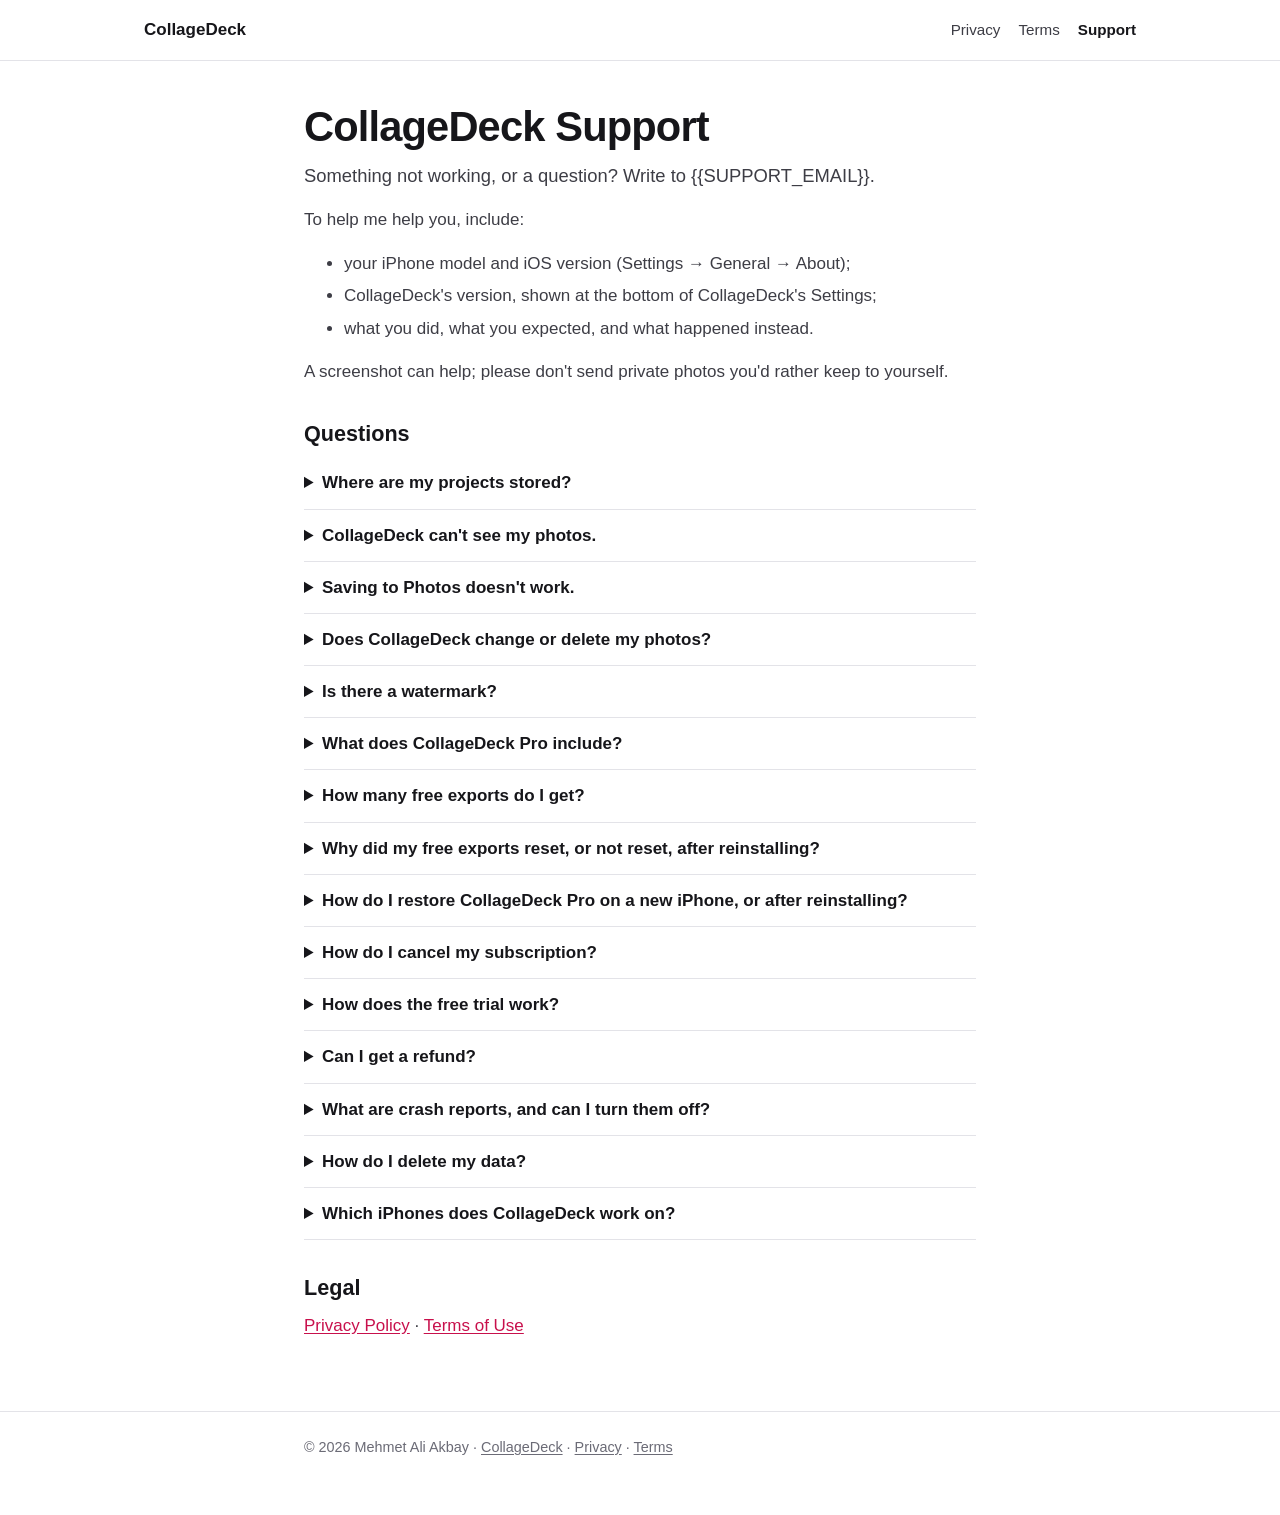
==== support/index.html @ 523c976b "CollageDeck legal and support pages" ====
<!doctype html>
<html lang="en">
<head>
  <meta charset="utf-8">
  <meta name="viewport" content="width=device-width, initial-scale=1">
  <title>CollageDeck Support</title>
  <meta name="description" content="Help with CollageDeck: photos access, saving, CollageDeck Pro, restoring and cancelling, and how to get in touch.">
  <link rel="stylesheet" href="/assets/site.css">
</head>
<body>
  <header class="site-header">
    <div class="wrap wide">
      <a class="brand" href="/">CollageDeck</a>
      <nav aria-label="CollageDeck">
        <a href="/privacy/">Privacy</a>
        <a href="/terms/">Terms</a>
        <a href="/support/" aria-current="page">Support</a>
      </nav>
    </div>
  </header>
  <main>
    <div class="wrap">
      <h1>CollageDeck Support</h1>
      <p class="lede">Something not working, or a question? Write to {{SUPPORT_EMAIL}}.</p>
      <p>To help me help you, include:</p>
      <ul>
        <li>your iPhone model and iOS version (Settings → General → About);</li>
        <li>CollageDeck's version, shown at the bottom of CollageDeck's Settings;</li>
        <li>what you did, what you expected, and what happened instead.</li>
      </ul>
      <p>A screenshot can help; please don't send private photos you'd rather keep to yourself.</p>

      <h2>Questions</h2>

      <details>
        <summary>Where are my projects stored?</summary>
        <p>Only on your iPhone, inside CollageDeck's storage. There is no account and no cloud sync, so deleting CollageDeck deletes your projects. An iCloud or computer backup of your iPhone can include them. Save or share the collages you want to keep.</p>
      </details>
      <details>
        <summary>CollageDeck can't see my photos.</summary>
        <p>Open the iPhone Settings app → Privacy &amp; Security → Photos → CollageDeck, and choose Full Access, or Limited Access and the photos you want to use. You can also tap "Use the system picker" in CollageDeck to choose photos without giving access to your library.</p>
      </details>
      <details>
        <summary>Saving to Photos doesn't work.</summary>
        <p>CollageDeck needs permission to add photos: Settings → Privacy &amp; Security → Photos → CollageDeck. Also check that your iPhone has free storage. You can always use Share to send the collage elsewhere.</p>
      </details>
      <details>
        <summary>Does CollageDeck change or delete my photos?</summary>
        <p>No. CollageDeck keeps its own private copy of the photos and videos you use, and deleting a project deletes only that copy.</p>
      </details>
      <details>
        <summary>Is there a watermark?</summary>
        <p>No, never, on free or Pro exports.</p>
      </details>
      <details>
        <summary>What does CollageDeck Pro include?</summary>
        <p>Unlimited exports of collages made from ready-made designs. Everything else is already free: every design, layout, pattern, Cutout and export size, with no watermark. Pro is available as a weekly or yearly subscription, or as Lifetime Pro, a one-time purchase; prices are shown in the app.</p>
      </details>
      <details>
        <summary>How many free exports do I get?</summary>
        <p>Collages made from a layout export without limit. A collage made from a ready-made design can be exported 3 times for free on each iPhone; the Export screen shows how many are left. An export counts once its file is made, even if you then close the share sheet; a cancelled or failed export doesn't count. After the third, exporting a design needs CollageDeck Pro.</p>
      </details>
      <details>
        <summary>Why did my free exports reset, or not reset, after reinstalling?</summary>
        <p>The count lives only on your iPhone, in two places: CollageDeck's storage, which goes when you delete the app, and the iOS Keychain, which iOS usually keeps after an app is deleted. So reinstalling on the same iPhone normally keeps the count, though Apple doesn't guarantee it. Restoring a backup onto the same iPhone brings back that backup's count; a new iPhone starts at 3 unless it was set up from a backup of the old one. With Pro the count doesn't matter.</p>
      </details>
      <details>
        <summary>How do I restore CollageDeck Pro on a new iPhone, or after reinstalling?</summary>
        <p>Sign in with the same Apple Account, then tap Restore purchases in CollageDeck's Settings or on the CollageDeck Pro screen. This works for an active subscription and for Lifetime Pro.</p>
      </details>
      <details>
        <summary>How do I cancel my subscription?</summary>
        <p>Open the iPhone Settings app → your name → Subscriptions → CollageDeck → Cancel Subscription, at least 24 hours before it renews. If you have Pro, CollageDeck's Settings also has Manage subscription. Pro stays active until the end of the period you paid for. Deleting the app doesn't cancel the subscription. Lifetime Pro is paid once, so there's nothing to cancel; if you buy it while you have a subscription, cancel the subscription so it doesn't renew.</p>
      </details>
      <details>
        <summary>How does the free trial work?</summary>
        <p>If a subscription plan offers a free trial and you are eligible, CollageDeck shows how long it lasts and the date you'll be charged. If you allow notifications, CollageDeck reminds you before the trial ends. Cancel at least 24 hours before it ends to avoid being charged.</p>
      </details>
      <details>
        <summary>Can I get a refund?</summary>
        <p>Subscriptions and Lifetime Pro are bought through the App Store, so Apple handles refunds under its policies. Request one at <a href="https://reportaproblem.apple.com/">reportaproblem.apple.com</a>.</p>
      </details>
      <details>
        <summary>What are crash reports, and can I turn them off?</summary>
        <p>When CollageDeck crashes or hits an error, it sends a short technical report so the problem can be fixed. Reports never contain your photos, videos, projects or text. To turn them off, open CollageDeck's Settings → Preferences and turn off "Share anonymous usage". The <a href="/privacy/#crash-reports">Privacy Policy</a> has the details.</p>
      </details>
      <details>
        <summary>How do I delete my data?</summary>
        <p>Delete projects in CollageDeck, or delete CollageDeck from your iPhone to remove its projects, copies and preferences. iOS may keep one number, the free-export count, in the Keychain; see the <a href="/privacy/#device">Privacy Policy</a>. For crash reports or purchase records, see <a href="/privacy/#retention">Keeping and deleting data</a>.</p>
      </details>
      <details>
        <summary>Which iPhones does CollageDeck work on?</summary>
        <p>iPhones with iOS 16.4 or later.</p>
      </details>

      <h2>Legal</h2>
      <p><a href="/privacy/">Privacy Policy</a> · <a href="/terms/">Terms of Use</a></p>
    </div>
  </main>
  <footer class="site-footer">
    <div class="wrap">
      <p>© 2026 Mehmet Ali Akbay · <a href="/">CollageDeck</a> · <a href="/privacy/">Privacy</a> · <a href="/terms/">Terms</a></p>
    </div>
  </footer>
</body>
</html>
---- assets/site.css ----
/* One stylesheet for every page. System fonts only: the site loads nothing from anywhere else. */
:root {
  --bg: #ffffff;
  --surface: #f6f6f8;
  --ink: #16161a;
  --body: #3d3d45;
  --muted: #6b6b76;
  --hairline: #e3e3e8;
  --accent: #c8104c;
  --accent-soft: #fde7ee;
  --radius: 14px;
  --measure: 44rem;
  color-scheme: light;
}
@media (prefers-color-scheme: dark) {
  :root {
    --bg: #121215;
    --surface: #1c1c21;
    --ink: #f3f3f6;
    --body: #d1d1d8;
    --muted: #9a9aa6;
    --hairline: #2e2e35;
    --accent: #ff5c8a;
    --accent-soft: #3a1622;
    color-scheme: dark;
  }
}

* { box-sizing: border-box; }
html { -webkit-text-size-adjust: 100%; }
body {
  margin: 0;
  background: var(--bg);
  color: var(--body);
  font: 17px/1.6 -apple-system, BlinkMacSystemFont, "Segoe UI", Roboto, "Helvetica Neue", Arial, sans-serif;
  overflow-wrap: break-word;
}
a { color: var(--accent); text-underline-offset: 2px; }
a:focus-visible { outline: 2px solid var(--accent); outline-offset: 2px; border-radius: 4px; }
h1, h2, h3 { color: var(--ink); line-height: 1.25; }
h1 { font-size: clamp(1.9rem, 5vw, 2.6rem); margin: 0 0 0.5rem; letter-spacing: -0.02em; }
h2 { font-size: 1.35rem; margin: 2.2rem 0 0.6rem; }
h3 { font-size: 1.08rem; margin: 1.6rem 0 0.4rem; }
p, ul, ol { margin: 0 0 1rem; }
li { margin-bottom: 0.35rem; }
small, .muted { color: var(--muted); }

.wrap { max-width: var(--measure); margin: 0 auto; padding: 0 16px; }
.wide { max-width: 64rem; }

.site-header { border-bottom: 1px solid var(--hairline); }
.site-header .wrap { display: flex; align-items: center; justify-content: space-between; gap: 12px; min-height: 60px; flex-wrap: wrap; }
.brand { color: var(--ink); font-weight: 700; text-decoration: none; }
.site-header nav { display: flex; gap: 18px; flex-wrap: wrap; }
.site-header nav a { color: var(--body); text-decoration: none; font-size: 0.95rem; }
.site-header nav a[aria-current="page"] { color: var(--ink); font-weight: 600; }

main { padding: 40px 0 56px; }
.lede { font-size: 1.15rem; color: var(--body); }

.app-title { display: flex; align-items: center; gap: 14px; margin-bottom: 0.6rem; }
.app-title svg { flex: none; }
.links { display: flex; gap: 10px; flex-wrap: wrap; padding: 0; list-style: none; }
.links a { display: inline-block; padding: 8px 14px; border-radius: 999px; background: var(--accent-soft); text-decoration: none; font-weight: 600; font-size: 0.95rem; }

.legal h2 { border-top: 1px solid var(--hairline); padding-top: 1.6rem; }
.legal .summary { background: var(--surface); border-radius: var(--radius); padding: 18px 20px; border: 1px solid var(--hairline); }
.legal .summary ul { margin-bottom: 0; }

details { border-bottom: 1px solid var(--hairline); padding: 12px 0; }
summary { cursor: pointer; color: var(--ink); font-weight: 600; }
details > :not(summary) { margin-top: 0.6rem; }

.site-footer { border-top: 1px solid var(--hairline); padding: 24px 0 40px; font-size: 0.9rem; color: var(--muted); }
.site-footer a { color: var(--muted); }
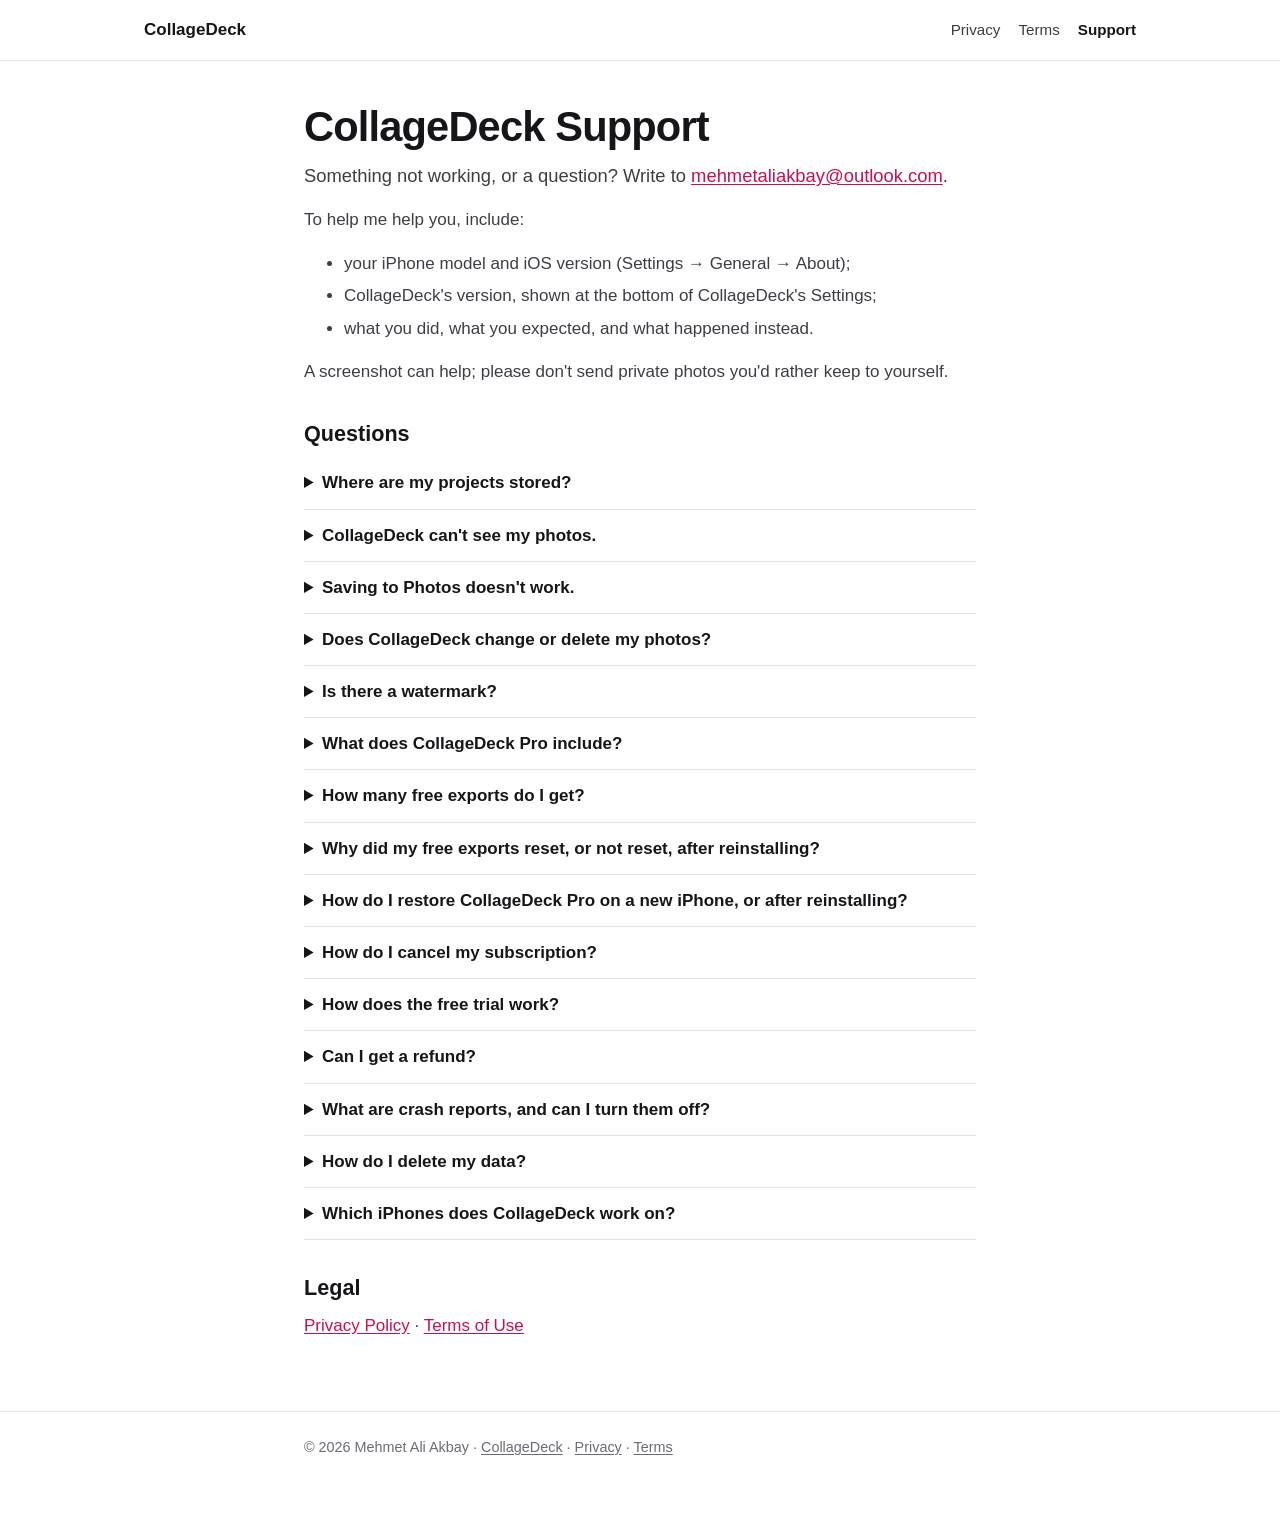
==== commit e4ad7328: "The owner's details, the governing law and the publish date" ====
--- a/support/index.html
+++ b/support/index.html
@@ -21,7 +21,7 @@
   <main>
     <div class="wrap">
       <h1>CollageDeck Support</h1>
-      <p class="lede">Something not working, or a question? Write to {{SUPPORT_EMAIL}}.</p>
+      <p class="lede">Something not working, or a question? Write to <a href="mailto:mehmetaliakbay@outlook.com">mehmetaliakbay@outlook.com</a>.</p>
       <p>To help me help you, include:</p>
       <ul>
         <li>your iPhone model and iOS version (Settings → General → About);</li>
@@ -66,7 +66,7 @@
       </details>
       <details>
         <summary>How do I restore CollageDeck Pro on a new iPhone, or after reinstalling?</summary>
-        <p>Sign in with the same Apple Account, then tap Restore purchases in CollageDeck's Settings or on the CollageDeck Pro screen. This works for an active subscription and for Lifetime Pro.</p>
+        <p>Sign in with the same Apple Account, then tap Restore purchases in CollageDeck's Settings or on the CollageDeck Pro screen. This works for an active subscription and for Lifetime Pro. Pro belongs to the Apple Account that bought it: it can be restored on any iPhone signed in to that Apple Account, but it can't be moved to another Apple Account, store account or platform.</p>
       </details>
       <details>
         <summary>How do I cancel my subscription?</summary>
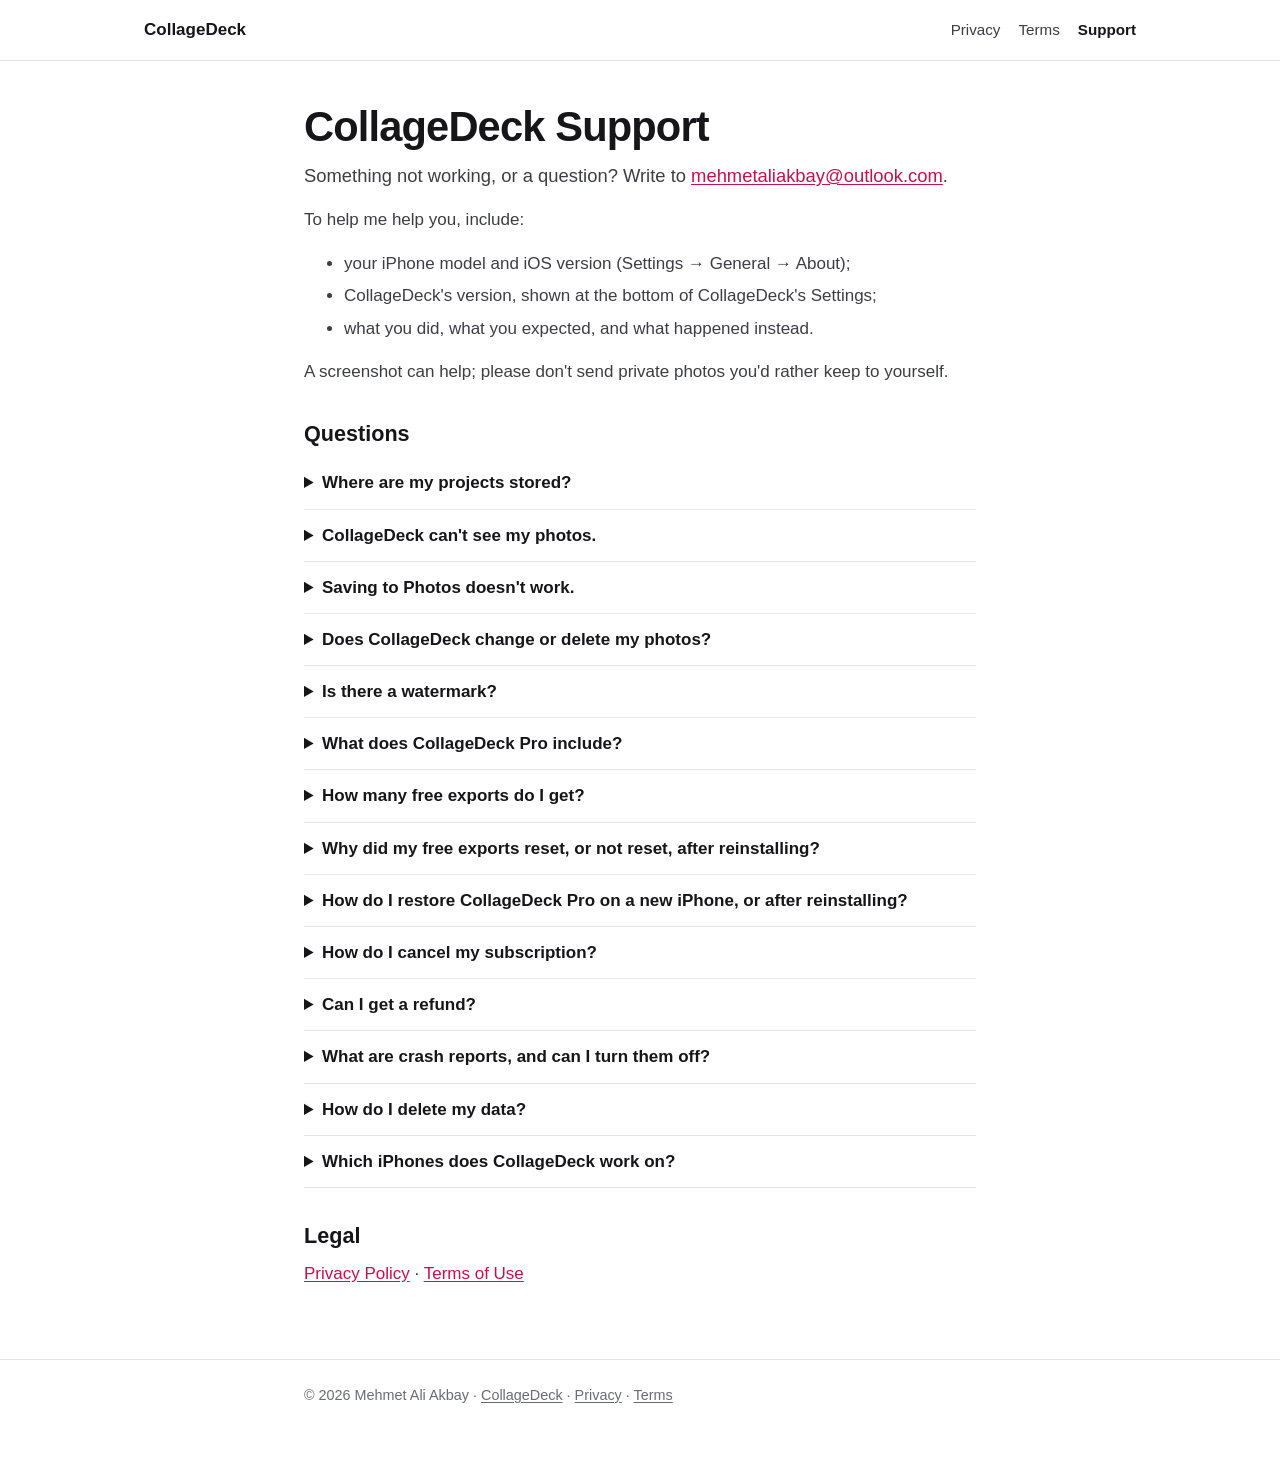
==== commit 84182383: "No free trial at launch; Pro isn't shared through Family Sharing Removes the free-trial paragraphs a" ====
--- a/support/index.html
+++ b/support/index.html
@@ -66,15 +66,11 @@
       </details>
       <details>
         <summary>How do I restore CollageDeck Pro on a new iPhone, or after reinstalling?</summary>
-        <p>Sign in with the same Apple Account, then tap Restore purchases in CollageDeck's Settings or on the CollageDeck Pro screen. This works for an active subscription and for Lifetime Pro. Pro belongs to the Apple Account that bought it: it can be restored on any iPhone signed in to that Apple Account, but it can't be moved to another Apple Account, store account or platform.</p>
+        <p>Sign in with the same Apple Account, then tap Restore purchases in CollageDeck's Settings or on the CollageDeck Pro screen. This works for an active subscription and for Lifetime Pro. Pro belongs to the Apple Account that bought it: it can be restored on any iPhone signed in to that Apple Account, but it can't be moved to another Apple Account, store account or platform. Pro isn't shared through Family Sharing.</p>
       </details>
       <details>
         <summary>How do I cancel my subscription?</summary>
         <p>Open the iPhone Settings app → your name → Subscriptions → CollageDeck → Cancel Subscription, at least 24 hours before it renews. If you have Pro, CollageDeck's Settings also has Manage subscription. Pro stays active until the end of the period you paid for. Deleting the app doesn't cancel the subscription. Lifetime Pro is paid once, so there's nothing to cancel; if you buy it while you have a subscription, cancel the subscription so it doesn't renew.</p>
-      </details>
-      <details>
-        <summary>How does the free trial work?</summary>
-        <p>If a subscription plan offers a free trial and you are eligible, CollageDeck shows how long it lasts and the date you'll be charged. If you allow notifications, CollageDeck reminds you before the trial ends. Cancel at least 24 hours before it ends to avoid being charged.</p>
       </details>
       <details>
         <summary>Can I get a refund?</summary>
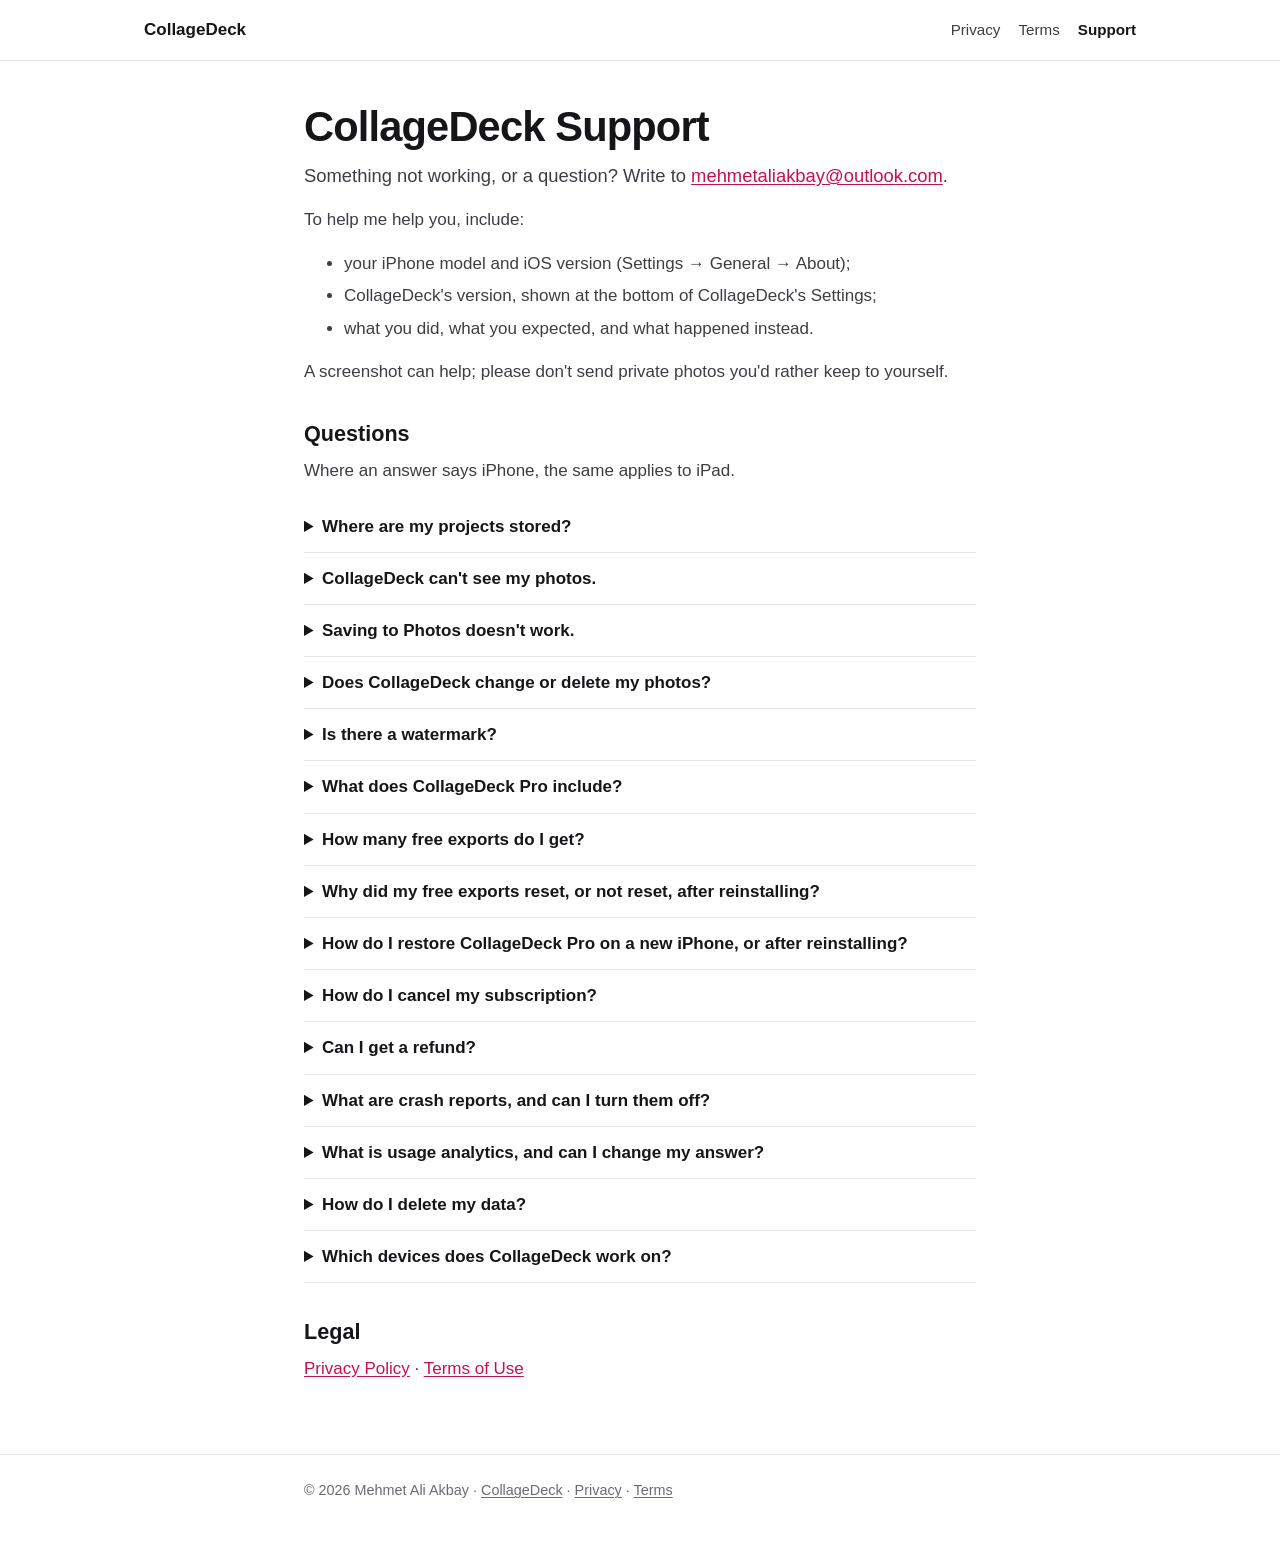
==== commit 4f82d31b: "CollageDeck 1.0.1: optional usage analytics (PostHog), Crash reports switch name, iPhone and iPad Pr" ====
--- a/support/index.html
+++ b/support/index.html
@@ -31,6 +31,7 @@
       <p>A screenshot can help; please don't send private photos you'd rather keep to yourself.</p>
 
       <h2>Questions</h2>
+      <p>Where an answer says iPhone, the same applies to iPad.</p>
 
       <details>
         <summary>Where are my projects stored?</summary>
@@ -54,11 +55,11 @@
       </details>
       <details>
         <summary>What does CollageDeck Pro include?</summary>
-        <p>Unlimited exports of collages made from ready-made designs. Everything else is already free: every design, layout, pattern, Cutout and export size, with no watermark. Pro is available as a weekly or yearly subscription, or as Lifetime Pro, a one-time purchase; prices are shown in the app.</p>
+        <p>Unlimited exports of every collage you make, from a layout or a ready-made design. Everything else is already free: every design, layout, pattern, Cutout and export size, with no watermark. Pro is available as a weekly or yearly subscription, or as Lifetime Pro, a one-time purchase; prices are shown in the app.</p>
       </details>
       <details>
         <summary>How many free exports do I get?</summary>
-        <p>Collages made from a layout export without limit. A collage made from a ready-made design can be exported 3 times for free on each iPhone; the Export screen shows how many are left. An export counts once its file is made, even if you then close the share sheet; a cancelled or failed export doesn't count. After the third, exporting a design needs CollageDeck Pro.</p>
+        <p>3 on each iPhone, of any collage, whether it was made from a layout or a ready-made design, and whether you export it as a photo, a video, a profile grid or a carousel. An export counts once it gets through: when it is saved to Photos, or when the share sheet reports that it was shared. A cancelled or failed export, or a share sheet closed without sharing, doesn't count; saving and then sharing the same export counts once, and a grid or carousel counts once, when its first image gets through. After the third, exporting needs CollageDeck Pro.</p>
       </details>
       <details>
         <summary>Why did my free exports reset, or not reset, after reinstalling?</summary>
@@ -78,15 +79,19 @@
       </details>
       <details>
         <summary>What are crash reports, and can I turn them off?</summary>
-        <p>When CollageDeck crashes or hits an error, it sends a short technical report so the problem can be fixed. Reports never contain your photos, videos, projects or text. To turn them off, open CollageDeck's Settings → Preferences and turn off "Share anonymous usage". The <a href="/privacy/#crash-reports">Privacy Policy</a> has the details.</p>
+        <p>When CollageDeck crashes, freezes, is shut down by iOS or hits an error, it sends a short technical report so the problem can be fixed, and it records when the app is opened so its reliability can be measured. These never include your photos, videos or projects, and are designed not to include text you type. To turn them off, open CollageDeck's Settings → Help and legal → Privacy &amp; Diagnostics and turn off "Crash reports" (called "Share anonymous usage" in CollageDeck 1.0.0). The <a href="/privacy/#crash-reports">Privacy Policy</a> has the details.</p>
+      </details>
+      <details>
+        <summary>What is usage analytics, and can I change my answer?</summary>
+        <p>After the introduction, CollageDeck asks once whether to share basic app usage, such as which tools are used and whether exports finish. It's up to you: CollageDeck works the same either way. Usage analytics don't include your photos, videos, collage text or anything else you type. To change your answer, open CollageDeck's Settings → Help and legal → Privacy &amp; Diagnostics and turn Usage analytics on or off. The <a href="/privacy/#analytics">Privacy Policy</a> has the details.</p>
       </details>
       <details>
         <summary>How do I delete my data?</summary>
         <p>Delete projects in CollageDeck, or delete CollageDeck from your iPhone to remove its projects, copies and preferences. iOS may keep one number, the free-export count, in the Keychain; see the <a href="/privacy/#device">Privacy Policy</a>. For crash reports or purchase records, see <a href="/privacy/#retention">Keeping and deleting data</a>.</p>
       </details>
       <details>
-        <summary>Which iPhones does CollageDeck work on?</summary>
-        <p>iPhones with iOS 16.4 or later.</p>
+        <summary>Which devices does CollageDeck work on?</summary>
+        <p>iPhones with iOS 16.4 or later, and iPads with iPadOS 16.4 or later.</p>
       </details>
 
       <h2>Legal</h2>
